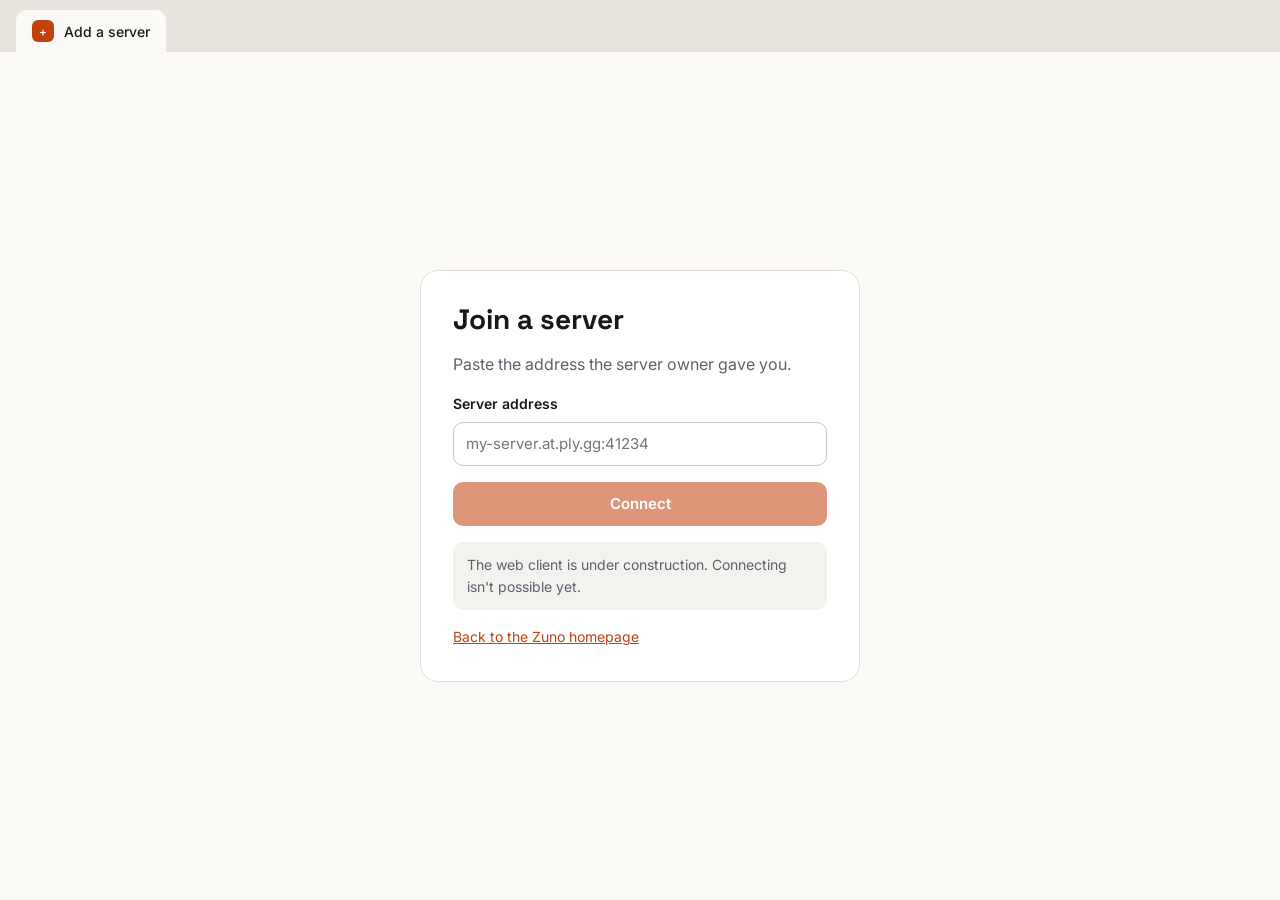
==== web/app/index.html @ ace88818 "Add project skeleton and GitHub Pages site Folder structure for protocol, server, client, layouts an" ====
<!doctype html>
<html lang="en">
<head>
  <meta charset="utf-8">
  <meta name="viewport" content="width=device-width, initial-scale=1">
  <title>Zuno</title>
  <link rel="preconnect" href="https://fonts.googleapis.com">
  <link rel="preconnect" href="https://fonts.gstatic.com" crossorigin>
  <link href="https://fonts.googleapis.com/css2?family=Inter:wght@400;500;600&family=Space+Grotesk:wght@500;700&display=swap" rel="stylesheet">
  <link rel="stylesheet" href="../assets/site.css">
</head>
<body>
  <div class="app-shell">
    <div class="app-tabs" role="tablist" aria-label="Servers">
      <span class="app-tab" role="tab" aria-selected="true"><span class="brand-mark" aria-hidden="true">+</span>Add a server</span>
    </div>
    <main class="app-body">
      <form class="connect" onsubmit="return false">
        <h1>Join a server</h1>
        <p>Paste the address the server owner gave you.</p>
        <div class="field">
          <label for="address">Server address</label>
          <input id="address" name="address" type="text" inputmode="url" autocomplete="off" placeholder="my-server.at.ply.gg:41234">
        </div>
        <button class="btn btn-primary" type="submit" disabled>Connect</button>
        <p class="notice">The web client is under construction. Connecting isn't possible yet.</p>
        <p class="hint"><a href="../">Back to the Zuno homepage</a></p>
      </form>
    </main>
  </div>
</body>
</html>
---- web/assets/site.css ----
/* Zuno website: tokens follow the default "tabs" layout */
:root {
  --ground: #f3f2ee;
  --surface: #fbfaf7;
  --card: #ffffff;
  --line: #e3e1da;
  --ink: #16181d;
  --muted: #5d616b;
  --accent: #c2410c;
  --accent-ink: #ffffff;
  --radius: 14px;
  --font-body: "Inter", system-ui, sans-serif;
  --font-head: "Space Grotesk", "Inter", system-ui, sans-serif;
}

* { box-sizing: border-box; }
html { -webkit-text-size-adjust: 100%; }
body {
  margin: 0;
  background: var(--ground);
  color: var(--ink);
  font: 16px/1.6 var(--font-body);
}
a { color: var(--accent); }
a:hover { color: #9a3412; }
h1, h2, h3 { font-family: var(--font-head); line-height: 1.15; margin: 0; }

.wrap { width: 100%; max-width: 1120px; margin: 0 auto; padding: 0 24px; }

/* Header */
.site-header { border-bottom: 1px solid var(--line); background: var(--surface); }
.site-header .wrap { display: flex; align-items: center; justify-content: space-between; gap: 16px; min-height: 68px; flex-wrap: wrap; }
.brand { display: flex; align-items: center; gap: 10px; font: 700 22px var(--font-head); color: var(--ink); text-decoration: none; }
.brand-mark { width: 32px; height: 32px; border-radius: 9px; background: var(--accent); color: var(--accent-ink); display: grid; place-items: center; font-size: 18px; }
.nav { display: flex; align-items: center; gap: 20px; flex-wrap: wrap; }
.nav a { color: var(--ink); text-decoration: none; font-weight: 500; }
.nav a:hover { color: var(--accent); }

/* Buttons */
.btn {
  display: inline-flex; align-items: center; justify-content: center; gap: 8px;
  min-height: 44px; padding: 10px 20px; border-radius: 10px;
  font: 600 15px var(--font-body); text-decoration: none; cursor: pointer;
  border: 1px solid transparent;
}
.btn-primary { background: var(--accent); color: var(--accent-ink); }
.btn-primary:hover { background: #9a3412; color: var(--accent-ink); }
.btn-ghost { background: var(--card); color: var(--ink); border-color: var(--line); }
.btn-ghost:hover { border-color: var(--ink); color: var(--ink); }
.btn[aria-disabled="true"], .btn:disabled { opacity: 0.55; cursor: not-allowed; }

/* Hero */
.hero { padding: 88px 0 72px; }
.hero h1 { font-size: clamp(40px, 7vw, 72px); max-width: 14ch; }
.hero p { font-size: 19px; color: var(--muted); max-width: 46ch; margin: 20px 0 32px; }
.hero-actions { display: flex; gap: 12px; flex-wrap: wrap; }

/* Sections */
.section { padding: 64px 0; border-top: 1px solid var(--line); }
.section h2 { font-size: 34px; margin-bottom: 12px; }
.section > .wrap > p { color: var(--muted); max-width: 60ch; margin: 0 0 32px; }
.grid { display: grid; grid-template-columns: repeat(auto-fit, minmax(240px, 1fr)); gap: 16px; }
.card { background: var(--card); border: 1px solid var(--line); border-radius: var(--radius); padding: 24px; }
.card h3 { font-size: 19px; margin-bottom: 8px; }
.card p { margin: 0; color: var(--muted); }
.tag { display: inline-block; font: 600 12px var(--font-body); letter-spacing: 0.04em; text-transform: uppercase; color: var(--muted); background: var(--ground); border-radius: 6px; padding: 2px 8px; margin-bottom: 12px; }

.steps { counter-reset: step; display: grid; gap: 16px; padding: 0; margin: 0; list-style: none; }
.steps li { counter-increment: step; display: grid; grid-template-columns: 44px 1fr; gap: 16px; align-items: start; background: var(--card); border: 1px solid var(--line); border-radius: var(--radius); padding: 20px; }
.steps li::before { content: counter(step); width: 44px; height: 44px; border-radius: 50%; background: var(--ink); color: #fff; display: grid; place-items: center; font: 700 18px var(--font-head); }
.steps h3 { font-size: 18px; margin-bottom: 4px; }
.steps p { margin: 0; color: var(--muted); }
code { font-family: ui-monospace, "Cascadia Code", Consolas, monospace; font-size: 0.92em; background: var(--ground); padding: 1px 6px; border-radius: 5px; }

/* Footer */
.site-footer { border-top: 1px solid var(--line); padding: 32px 0; color: var(--muted); font-size: 14px; }
.site-footer .wrap { display: flex; justify-content: space-between; gap: 16px; flex-wrap: wrap; }

/* App page */
.app-shell { min-height: 100vh; display: flex; flex-direction: column; }
.app-tabs { display: flex; align-items: flex-end; gap: 4px; padding: 10px 16px 0; background: #e6e4dd; overflow-x: auto; }
.app-tab { display: flex; align-items: center; gap: 10px; padding: 10px 16px; border: none; border-radius: 10px 10px 0 0; background: var(--surface); font: 500 14px var(--font-body); color: var(--ink); white-space: nowrap; }
.app-tab .brand-mark { width: 22px; height: 22px; font-size: 12px; border-radius: 6px; }
.app-body { flex: 1; background: var(--surface); display: grid; place-items: center; padding: 32px 16px; }
.connect { width: 100%; max-width: 440px; background: var(--card); border: 1px solid var(--line); border-radius: 18px; padding: 32px; display: grid; gap: 16px; }
.connect h1 { font-size: 28px; }
.connect p { margin: 0; color: var(--muted); }
.field { display: grid; gap: 6px; }
.field label { font-weight: 600; font-size: 14px; }
.field input { min-height: 44px; padding: 10px 12px; border-radius: 10px; border: 1px solid #c9c6bc; font: 15px var(--font-body); background: #fff; color: var(--ink); }
.field input:focus { outline: 2px solid var(--accent); outline-offset: 1px; }
.hint { font-size: 14px; color: var(--muted); }
.notice { font-size: 14px; background: var(--ground); border-radius: 10px; padding: 12px 14px; color: var(--ink); }
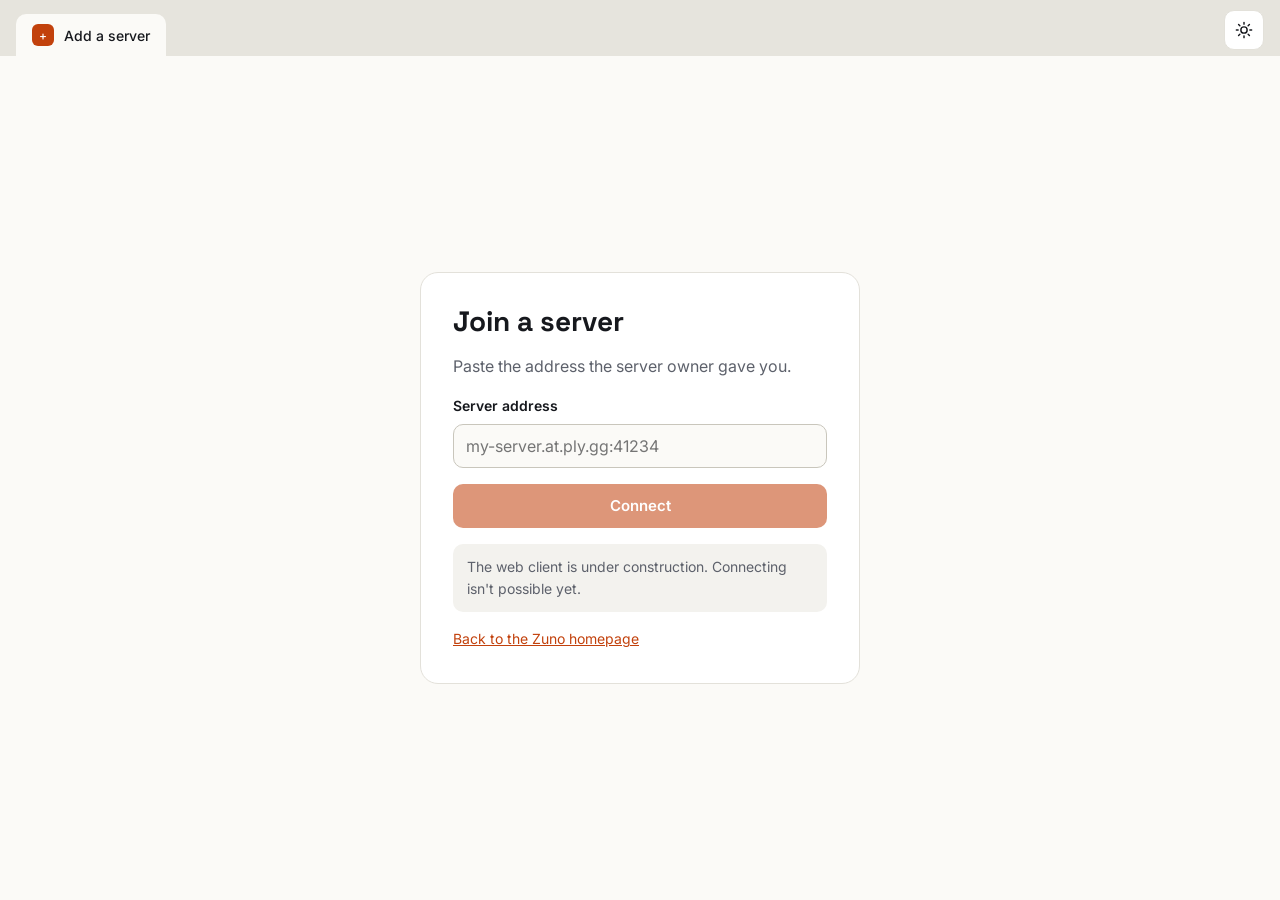
==== commit adfbfef3: "Website: dark mode, new features, every screen, favicon - Light/dark following the system, with a to" ====
--- a/web/app/index.html
+++ b/web/app/index.html
@@ -2,17 +2,25 @@
 <html lang="en">
 <head>
   <meta charset="utf-8">
-  <meta name="viewport" content="width=device-width, initial-scale=1">
+  <meta name="viewport" content="width=device-width, initial-scale=1, viewport-fit=cover">
   <title>Zuno</title>
+  <meta name="theme-color" content="#e6e4dd" media="(prefers-color-scheme: light)">
+  <meta name="theme-color" content="#0e0f12" media="(prefers-color-scheme: dark)">
+  <link rel="icon" href="../assets/icon.svg" type="image/svg+xml">
   <link rel="preconnect" href="https://fonts.googleapis.com">
   <link rel="preconnect" href="https://fonts.gstatic.com" crossorigin>
   <link href="https://fonts.googleapis.com/css2?family=Inter:wght@400;500;600&family=Space+Grotesk:wght@500;700&display=swap" rel="stylesheet">
   <link rel="stylesheet" href="../assets/site.css">
+  <script src="../assets/theme.js"></script>
 </head>
 <body>
   <div class="app-shell">
     <div class="app-tabs" role="tablist" aria-label="Servers">
       <span class="app-tab" role="tab" aria-selected="true"><span class="brand-mark" aria-hidden="true">+</span>Add a server</span>
+      <button class="theme-toggle" type="button" data-theme-toggle aria-label="Switch theme">
+        <svg class="sun" viewBox="0 0 20 20" fill="none" stroke="currentColor" stroke-width="1.6" stroke-linecap="round" aria-hidden="true"><circle cx="10" cy="10" r="3.5"/><path d="M10 1.5v2M10 16.5v2M1.5 10h2M16.5 10h2M4 4l1.4 1.4M14.6 14.6L16 16M4 16l1.4-1.4M14.6 5.4L16 4"/></svg>
+        <svg class="moon" viewBox="0 0 20 20" fill="none" stroke="currentColor" stroke-width="1.6" stroke-linejoin="round" aria-hidden="true"><path d="M16.5 12.5A7 7 0 0 1 7.5 3.5a7 7 0 1 0 9 9z"/></svg>
+      </button>
     </div>
     <main class="app-body">
       <form class="connect" onsubmit="return false">
@@ -20,7 +28,7 @@
         <p>Paste the address the server owner gave you.</p>
         <div class="field">
           <label for="address">Server address</label>
-          <input id="address" name="address" type="text" inputmode="url" autocomplete="off" placeholder="my-server.at.ply.gg:41234">
+          <input id="address" name="address" type="text" inputmode="url" autocomplete="off" autocapitalize="off" spellcheck="false" placeholder="my-server.at.ply.gg:41234">
         </div>
         <button class="btn btn-primary" type="submit" disabled>Connect</button>
         <p class="notice">The web client is under construction. Connecting isn't possible yet.</p>
--- a/web/assets/site.css
+++ b/web/assets/site.css
@@ -1,16 +1,58 @@
-/* Zuno website: tokens follow the default "tabs" layout */
+/* Zuno website: tokens follow the default "tabs" layout (light + dark, same as the app) */
 :root {
   --ground: #f3f2ee;
   --surface: #fbfaf7;
+  --bar: #e6e4dd;
   --card: #ffffff;
   --line: #e3e1da;
+  --field-line: #c9c6bc;
   --ink: #16181d;
   --muted: #5d616b;
   --accent: #c2410c;
+  --accent-hover: #9a3412;
   --accent-ink: #ffffff;
+  --step-bg: #16181d;
+  --step-ink: #ffffff;
   --radius: 14px;
   --font-body: "Inter", system-ui, sans-serif;
   --font-head: "Space Grotesk", "Inter", system-ui, sans-serif;
+  color-scheme: light;
+}
+
+/* Dark tokens: same values as the Tabs dark scheme in docs/design/tabs-variants.html */
+@media (prefers-color-scheme: dark) {
+  :root:not([data-theme="light"]) {
+    --ground: #121317;
+    --surface: #17191e;
+    --bar: #0e0f12;
+    --card: #1f2228;
+    --line: #2a2d35;
+    --field-line: #3a3e47;
+    --ink: #ecebe6;
+    --muted: #9a9ea8;
+    --accent: #f06a2a;
+    --accent-hover: #ff8547;
+    --accent-ink: #16181d;
+    --step-bg: #ecebe6;
+    --step-ink: #16181d;
+    color-scheme: dark;
+  }
+}
+:root[data-theme="dark"] {
+  --ground: #121317;
+  --surface: #17191e;
+  --bar: #0e0f12;
+  --card: #1f2228;
+  --line: #2a2d35;
+  --field-line: #3a3e47;
+  --ink: #ecebe6;
+  --muted: #9a9ea8;
+  --accent: #f06a2a;
+  --accent-hover: #ff8547;
+  --accent-ink: #16181d;
+  --step-bg: #ecebe6;
+  --step-ink: #16181d;
+  color-scheme: dark;
 }
 
 * { box-sizing: border-box; }
@@ -22,19 +64,37 @@
   font: 16px/1.6 var(--font-body);
 }
 a { color: var(--accent); }
-a:hover { color: #9a3412; }
+a:hover { color: var(--accent-hover); }
 h1, h2, h3 { font-family: var(--font-head); line-height: 1.15; margin: 0; }
+:focus-visible { outline: 2px solid var(--accent); outline-offset: 2px; }
 
 .wrap { width: 100%; max-width: 1120px; margin: 0 auto; padding: 0 24px; }
 
 /* Header */
 .site-header { border-bottom: 1px solid var(--line); background: var(--surface); }
-.site-header .wrap { display: flex; align-items: center; justify-content: space-between; gap: 16px; min-height: 68px; flex-wrap: wrap; }
+.site-header .wrap { display: flex; align-items: center; justify-content: space-between; gap: 12px 16px; min-height: 68px; flex-wrap: wrap; padding-top: 10px; padding-bottom: 10px; }
 .brand { display: flex; align-items: center; gap: 10px; font: 700 22px var(--font-head); color: var(--ink); text-decoration: none; }
+.brand:hover { color: var(--ink); }
 .brand-mark { width: 32px; height: 32px; border-radius: 9px; background: var(--accent); color: var(--accent-ink); display: grid; place-items: center; font-size: 18px; }
-.nav { display: flex; align-items: center; gap: 20px; flex-wrap: wrap; }
+.nav { display: flex; align-items: center; gap: 8px 20px; flex-wrap: wrap; }
 .nav a { color: var(--ink); text-decoration: none; font-weight: 500; }
 .nav a:hover { color: var(--accent); }
+.nav a.btn-primary, .nav a.btn-primary:hover { color: var(--accent-ink); }
+
+/* Theme toggle */
+.theme-toggle {
+  width: 40px; height: 40px; border-radius: 10px; border: 1px solid var(--line);
+  background: var(--card); color: var(--ink); display: grid; place-items: center; cursor: pointer; padding: 0;
+}
+.theme-toggle:hover { border-color: var(--ink); }
+.theme-toggle svg { width: 18px; height: 18px; }
+.theme-toggle .moon { display: none; }
+:root[data-theme="dark"] .theme-toggle .sun { display: none; }
+:root[data-theme="dark"] .theme-toggle .moon { display: block; }
+@media (prefers-color-scheme: dark) {
+  :root:not([data-theme="light"]) .theme-toggle .sun { display: none; }
+  :root:not([data-theme="light"]) .theme-toggle .moon { display: block; }
+}
 
 /* Buttons */
 .btn {
@@ -44,7 +104,7 @@
   border: 1px solid transparent;
 }
 .btn-primary { background: var(--accent); color: var(--accent-ink); }
-.btn-primary:hover { background: #9a3412; color: var(--accent-ink); }
+.btn-primary:hover { background: var(--accent-hover); color: var(--accent-ink); }
 .btn-ghost { background: var(--card); color: var(--ink); border-color: var(--line); }
 .btn-ghost:hover { border-color: var(--ink); color: var(--ink); }
 .btn[aria-disabled="true"], .btn:disabled { opacity: 0.55; cursor: not-allowed; }
@@ -59,7 +119,10 @@
 .section { padding: 64px 0; border-top: 1px solid var(--line); }
 .section h2 { font-size: 34px; margin-bottom: 12px; }
 .section > .wrap > p { color: var(--muted); max-width: 60ch; margin: 0 0 32px; }
+.section > .wrap > p.after { margin: 24px 0 0; font-size: 15px; }
 .grid { display: grid; grid-template-columns: repeat(auto-fit, minmax(240px, 1fr)); gap: 16px; }
+.grid-3 { grid-template-columns: repeat(auto-fit, minmax(300px, 1fr)); }
+@media (max-width: 380px) { .grid-3 { grid-template-columns: 1fr; } }
 .card { background: var(--card); border: 1px solid var(--line); border-radius: var(--radius); padding: 24px; }
 .card h3 { font-size: 19px; margin-bottom: 8px; }
 .card p { margin: 0; color: var(--muted); }
@@ -67,27 +130,36 @@
 
 .steps { counter-reset: step; display: grid; gap: 16px; padding: 0; margin: 0; list-style: none; }
 .steps li { counter-increment: step; display: grid; grid-template-columns: 44px 1fr; gap: 16px; align-items: start; background: var(--card); border: 1px solid var(--line); border-radius: var(--radius); padding: 20px; }
-.steps li::before { content: counter(step); width: 44px; height: 44px; border-radius: 50%; background: var(--ink); color: #fff; display: grid; place-items: center; font: 700 18px var(--font-head); }
+.steps li::before { content: counter(step); width: 44px; height: 44px; border-radius: 50%; background: var(--step-bg); color: var(--step-ink); display: grid; place-items: center; font: 700 18px var(--font-head); }
 .steps h3 { font-size: 18px; margin-bottom: 4px; }
 .steps p { margin: 0; color: var(--muted); }
-code { font-family: ui-monospace, "Cascadia Code", Consolas, monospace; font-size: 0.92em; background: var(--ground); padding: 1px 6px; border-radius: 5px; }
+code { font-family: ui-monospace, "Cascadia Code", Consolas, monospace; font-size: 0.92em; background: var(--ground); padding: 1px 6px; border-radius: 5px; overflow-wrap: anywhere; }
 
 /* Footer */
 .site-footer { border-top: 1px solid var(--line); padding: 32px 0; color: var(--muted); font-size: 14px; }
 .site-footer .wrap { display: flex; justify-content: space-between; gap: 16px; flex-wrap: wrap; }
 
 /* App page */
-.app-shell { min-height: 100vh; display: flex; flex-direction: column; }
-.app-tabs { display: flex; align-items: flex-end; gap: 4px; padding: 10px 16px 0; background: #e6e4dd; overflow-x: auto; }
+.app-shell { min-height: 100vh; min-height: 100dvh; display: flex; flex-direction: column; }
+.app-tabs { display: flex; align-items: flex-end; gap: 4px; padding: 10px 16px 0; background: var(--bar); overflow-x: auto; }
 .app-tab { display: flex; align-items: center; gap: 10px; padding: 10px 16px; border: none; border-radius: 10px 10px 0 0; background: var(--surface); font: 500 14px var(--font-body); color: var(--ink); white-space: nowrap; }
 .app-tab .brand-mark { width: 22px; height: 22px; font-size: 12px; border-radius: 6px; }
+.app-tabs .theme-toggle { margin: 0 0 6px auto; flex: none; }
 .app-body { flex: 1; background: var(--surface); display: grid; place-items: center; padding: 32px 16px; }
 .connect { width: 100%; max-width: 440px; background: var(--card); border: 1px solid var(--line); border-radius: 18px; padding: 32px; display: grid; gap: 16px; }
 .connect h1 { font-size: 28px; }
 .connect p { margin: 0; color: var(--muted); }
 .field { display: grid; gap: 6px; }
 .field label { font-weight: 600; font-size: 14px; }
-.field input { min-height: 44px; padding: 10px 12px; border-radius: 10px; border: 1px solid #c9c6bc; font: 15px var(--font-body); background: #fff; color: var(--ink); }
+.field input { min-height: 44px; padding: 10px 12px; border-radius: 10px; border: 1px solid var(--field-line); font: 16px var(--font-body); background: var(--surface); color: var(--ink); }
 .field input:focus { outline: 2px solid var(--accent); outline-offset: 1px; }
 .hint { font-size: 14px; color: var(--muted); }
 .notice { font-size: 14px; background: var(--ground); border-radius: 10px; padding: 12px 14px; color: var(--ink); }
+
+@media (max-width: 560px) {
+  .wrap { padding: 0 16px; }
+  .hero { padding: 56px 0 48px; }
+  .section { padding: 48px 0; }
+  .section h2 { font-size: 28px; }
+  .connect { padding: 24px; }
+}
